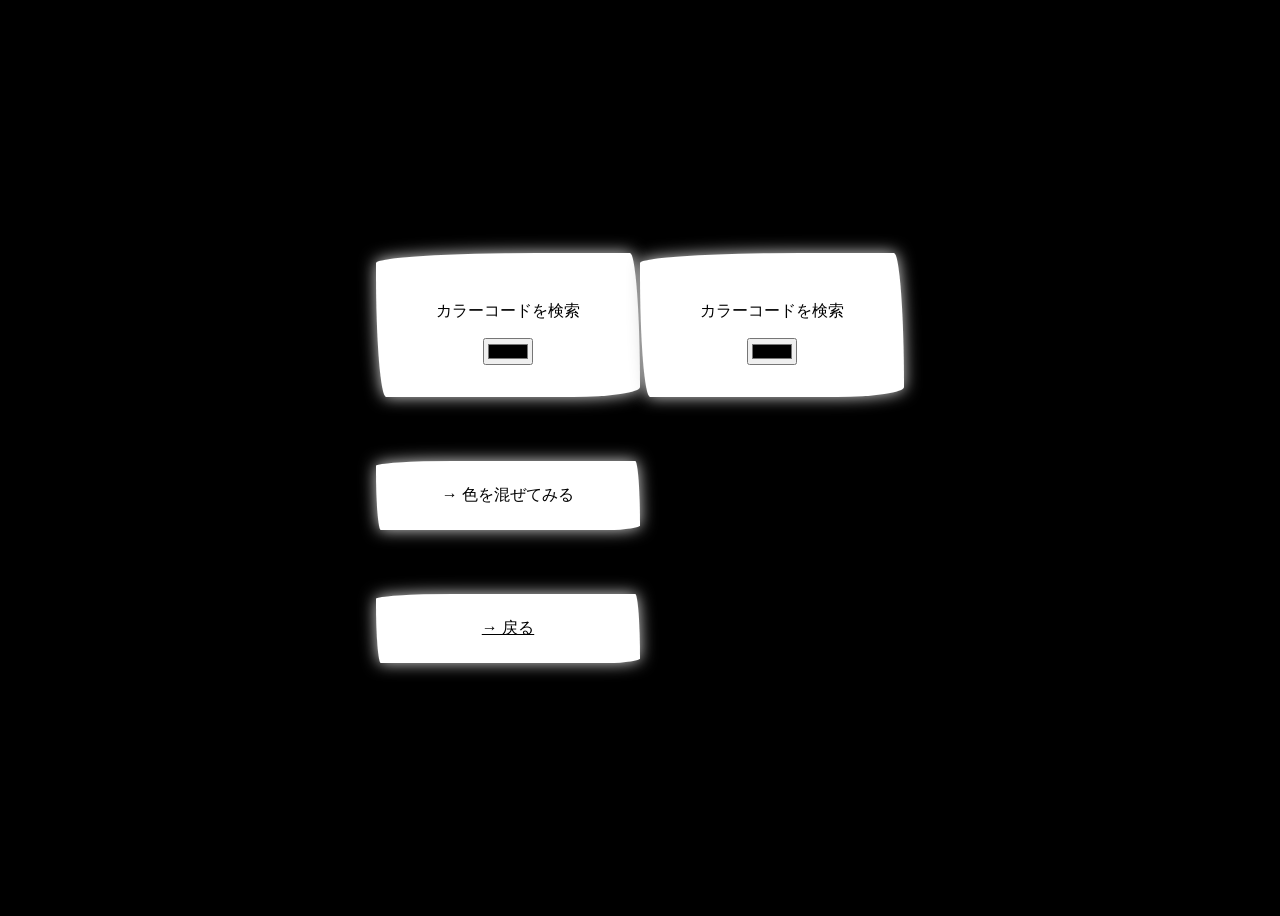
==== mix-color/index.html @ 32a652f2 "feat: create mix-color-page" ====
<!DOCTYPE html>
<html lang="ja">


<head>
  <meta charset="UTF-8">
  <meta name="viewport" content="width=device-width, initial-scale=1.0">
  <title>Color Picker | カラーピッカー</title>
  <link rel="stylesheet" href="../assets/css/style.css">
</head>


<body>
  <header>

  </header>


  <main>
    <div class="main-container">
      <div class="serch-box">
      <div class="colorPicker">
        <p id="colorText">カラーコードを検索</p>
        <input id="colorPicker" type="color">
      </div>
      <div class="colorPicker">
        <p id="colorText">カラーコードを検索</p>
        <input id="colorPicker" type="color">
      </div>
    </div>
      <div class="btn">
        <p id="mixColor" class="btn-txt">→ 色を混ぜてみる</p>
      </div>
      <div class="btn">
        <a href="../index.html"><p class="btn-txt">→ 戻る</p></a>
      </div>
    </div>
  </main>


  <footer>

  </footer>

  <script src="./assets/js/main.js" defer></script>
</body>


</html>
---- assets/css/style.css ----
body {
  text-align: center;
  font-family: sans-serif;
  display: grid;
  place-items: center; /* gridの時に縦横を一気に指定する */
  height: 100vh;
  background: #000;
}

div.serch-box {
  display: flex;
}

div.colorPicker, div.btn {
  background: #fff;
  padding: 2em;
  border-radius: 240px 15px 100px 15px / 15px 200px 15px 185px;
  width: 12.5em;
  box-shadow: 0 0 1rem #ddd;
}

div.btn {
  margin-top: 4em;
  padding: .5em 2em;
  &
  a {
    color: black;
  }
}
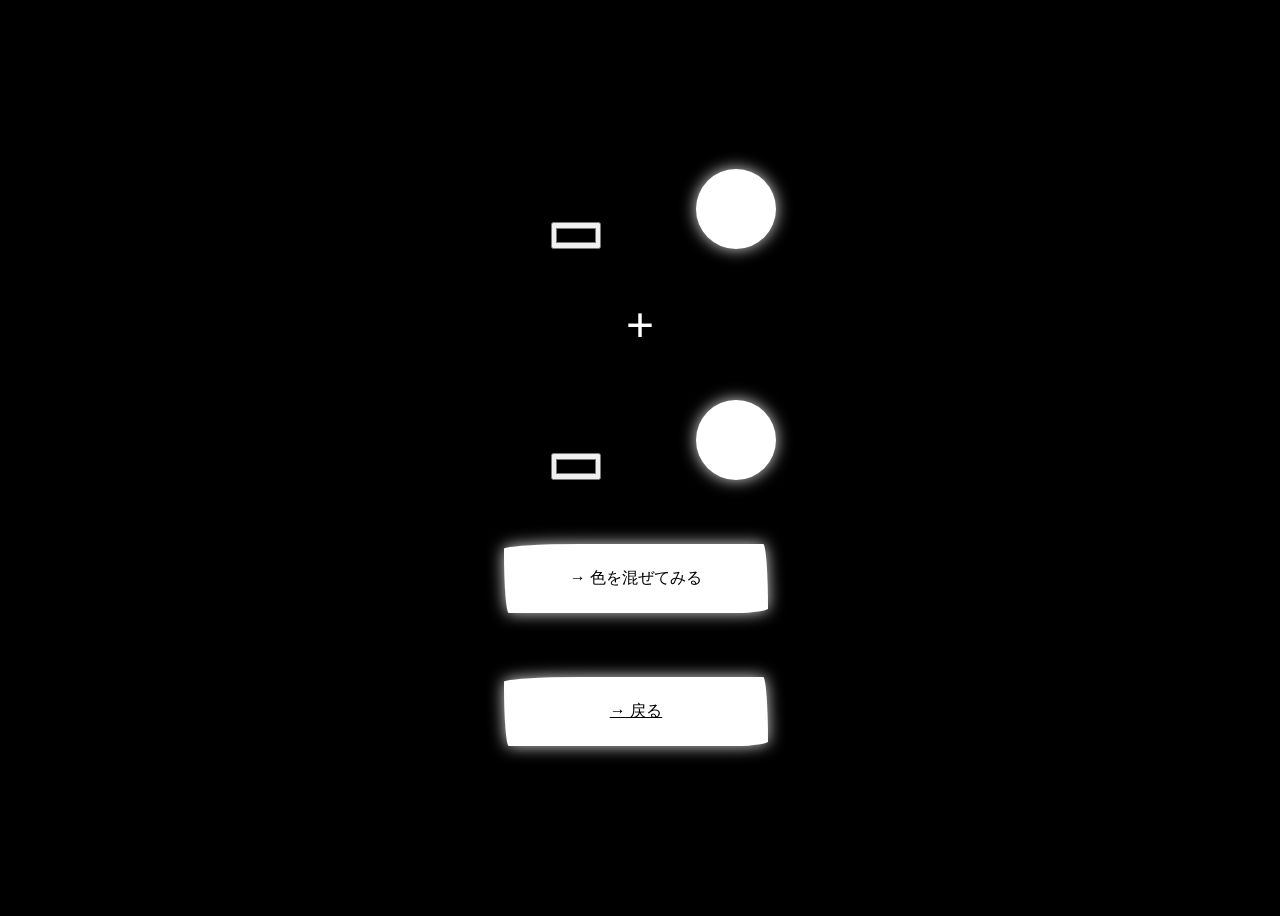
==== commit 420c436f: "feat: mix-color-code" ====
--- a/mix-color/index.html
+++ b/mix-color/index.html
@@ -19,20 +19,34 @@
   <main>
     <div class="main-container">
       <div class="serch-box">
-      <div class="colorPicker">
-        <p id="colorText">カラーコードを検索</p>
-        <input id="colorPicker" type="color">
+        <div class="first-color color-box">
+          <div class="color-picker-box">
+            <p class="color-text">カラーコードを検索</p>
+            <input class="color-picker" type="color">
+          </div>
+
+          <div class="circle"></div>
+        </div>
+
+        <p class="plus">+</p>
+
+        <div class="second-color color-box">
+          <div class="color-picker-box">
+            <p class="color-text">カラーコードを検索</p>
+            <input class="color-picker" type="color">
+          </div>
+
+          <div class="circle"></div>
+        </div>
       </div>
-      <div class="colorPicker">
-        <p id="colorText">カラーコードを検索</p>
-        <input id="colorPicker" type="color">
-      </div>
-    </div>
+
       <div class="btn">
-        <p id="mixColor" class="btn-txt">→ 色を混ぜてみる</p>
+        <p id="mixColorBg" class="btn-txt">→ 色を混ぜてみる</p>
       </div>
       <div class="btn">
-        <a href="../index.html"><p class="btn-txt">→ 戻る</p></a>
+        <a href="../index.html">
+          <p class="btn-txt">→ 戻る</p>
+        </a>
       </div>
     </div>
   </main>
@@ -42,7 +56,7 @@
 
   </footer>
 
-  <script src="./assets/js/main.js" defer></script>
+  <script src="../assets/js/mix.js" defer></script>
 </body>
 
 
--- a/assets/css/style.css
+++ b/assets/css/style.css
@@ -7,9 +7,9 @@
   background: #000;
 }
 
-div.serch-box {
+/* div.serch-box {
   display: flex;
-}
+} */
 
 div.colorPicker, div.btn {
   background: #fff;
@@ -26,4 +26,26 @@
   a {
     color: black;
   }
+}
+
+
+/* /mix-color/index.html */
+p.plus {
+  /* scale: 3; */
+  font-size: 3em;
+  color: #fff;
+}
+
+div.color-box {
+  display: flex;
+  align-items: center;
+  gap: 3em;
+}
+
+div.circle {
+  width: 5em;
+  height: 5em;
+  border-radius: 50%;
+  background: #fff;
+  box-shadow: 0 0 1rem #ddd;
 }
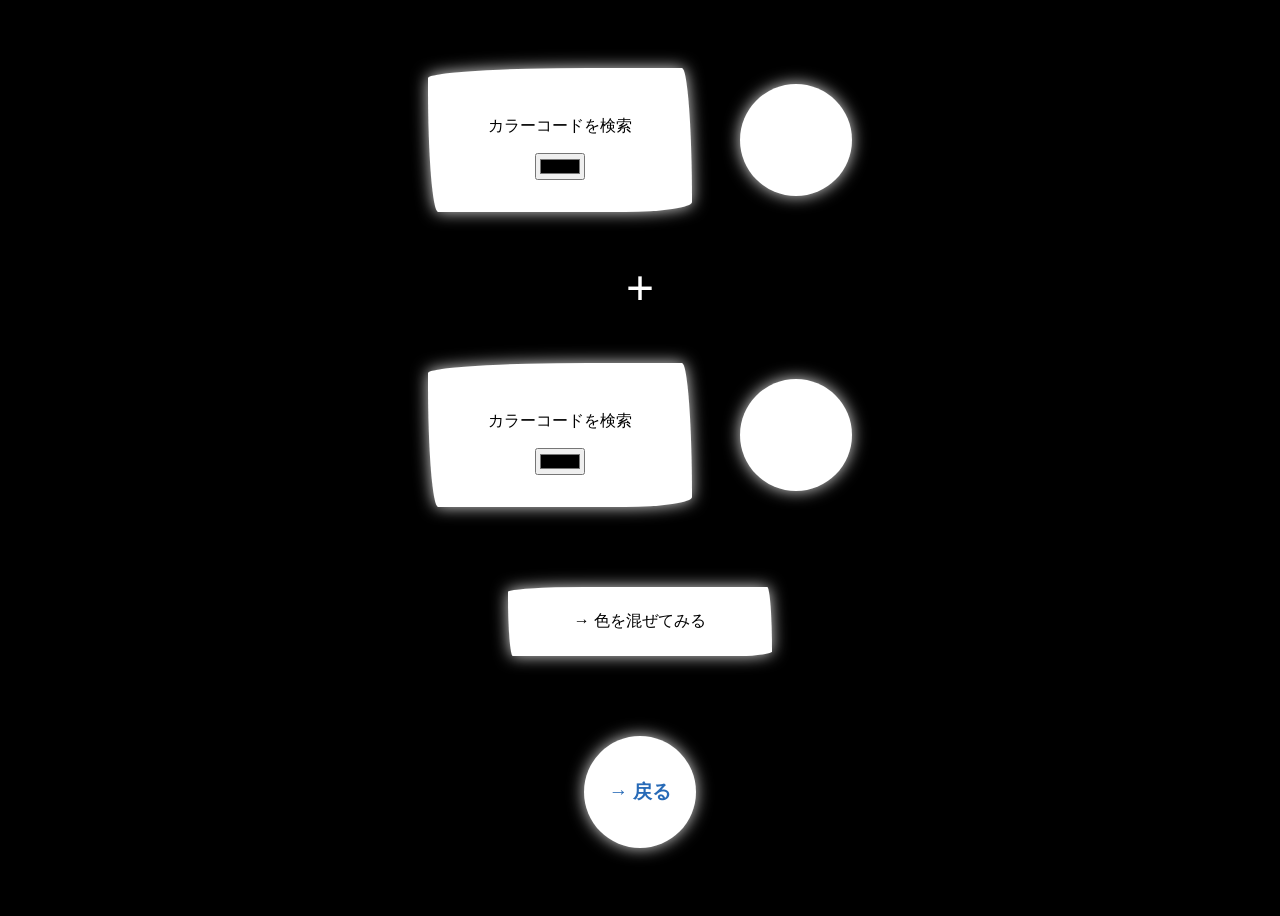
==== commit f334b994: "feat: add hover function and change shape" ====
--- a/mix-color/index.html
+++ b/mix-color/index.html
@@ -40,10 +40,11 @@
         </div>
       </div>
 
-      <div class="btn">
+      <div class="mix-btn">
         <p id="mixColorBg" class="btn-txt">→ 色を混ぜてみる</p>
+        <button id="copyButton" class="copy-btn">カラーコードをコピーする</button>
       </div>
-      <div class="btn">
+      <div class="back-btn">
         <a href="../index.html">
           <p class="btn-txt">→ 戻る</p>
         </a>
--- a/assets/css/style.css
+++ b/assets/css/style.css
@@ -7,11 +7,9 @@
   background: #000;
 }
 
-/* div.serch-box {
-  display: flex;
-} */
 
-div.colorPicker, div.btn {
+
+div.colorPicker, div.mix-btn, .color-picker-box {
   background: #fff;
   padding: 2em;
   border-radius: 240px 15px 100px 15px / 15px 200px 15px 185px;
@@ -19,7 +17,7 @@
   box-shadow: 0 0 1rem #ddd;
 }
 
-div.btn {
+div.mix-btn {
   margin-top: 4em;
   padding: .5em 2em;
   &
@@ -28,6 +26,23 @@
   }
 }
 
+div.mix-btn {
+  margin: 5em auto;
+  transition: transform .3s ease;
+}
+
+div.mix-btn:hover {
+  transform: scale(1.05) rotate(.5deg);
+}
+
+div > button.copy-btn {
+  display: none;
+}
+
+div.mix-btn > a {
+  text-underline-offset: .5em;
+  text-decoration-thickness: .03em;
+}
 
 /* /mix-color/index.html */
 p.plus {
@@ -42,10 +57,30 @@
   gap: 3em;
 }
 
-div.circle {
-  width: 5em;
-  height: 5em;
+div.circle, div.back-btn {
+  width: 7em;
+  height: 7em;
   border-radius: 50%;
   background: #fff;
   box-shadow: 0 0 1rem #ddd;
+}
+
+div.back-btn {
+  margin: 5em auto 0;
+  display: flex;
+  justify-content: center;
+  align-items: center;
+  transition: transform .3s ease;
+  &
+  a {
+    text-decoration: none;
+    color: #276ab7;
+    font-weight: 700;
+    font-size: 1.2em;
+    
+  }
+}
+
+div.back-btn:hover {
+  transform: scale(1.1) rotate(.9deg);
 }
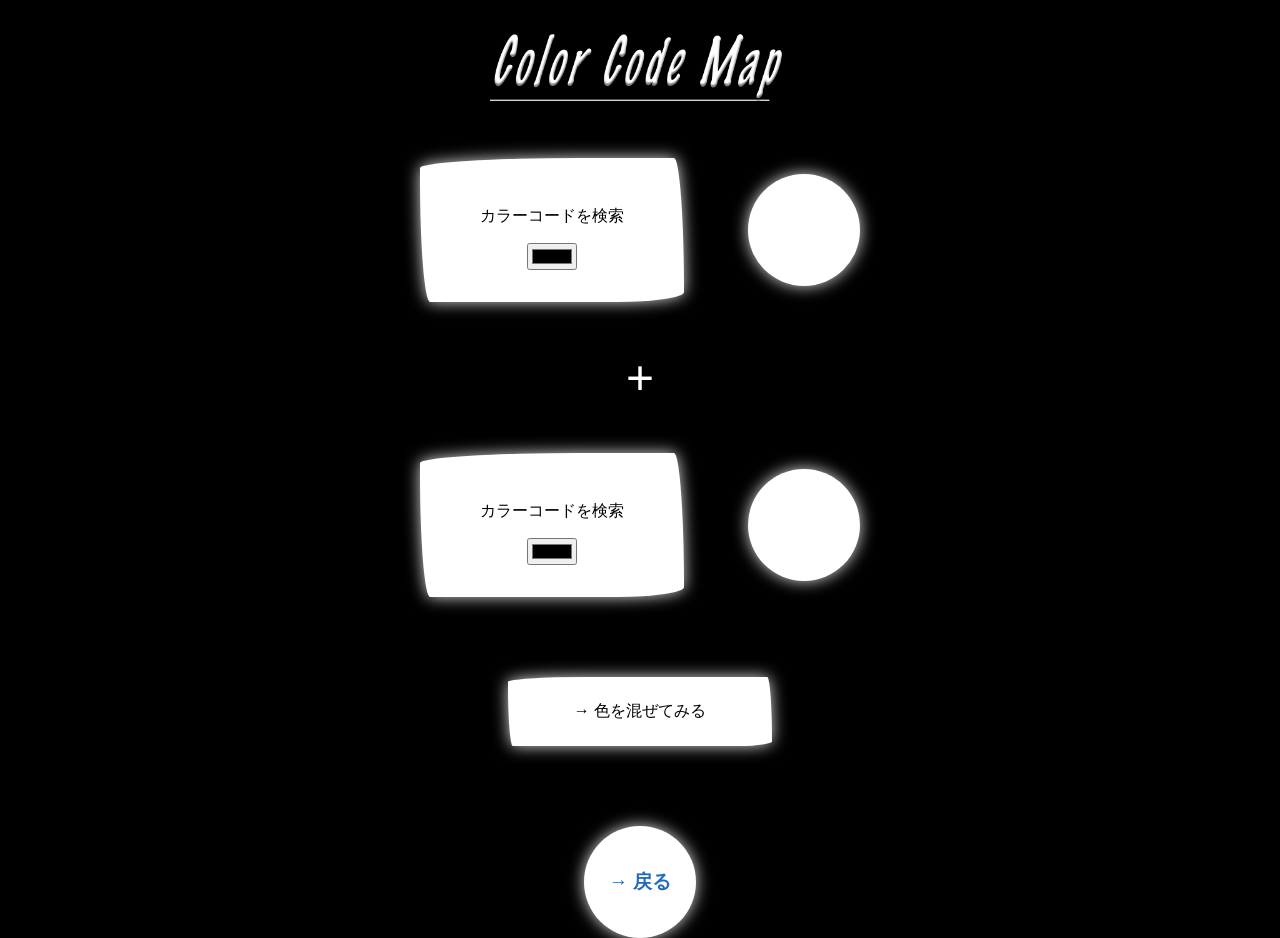
==== commit 127fbd94: "feat: add heaader setting" ====
--- a/mix-color/index.html
+++ b/mix-color/index.html
@@ -12,7 +12,7 @@
 
 <body>
   <header>
-
+    <img src="../assets/images/parts/header.png" alt="header-image">
   </header>
 
 
--- a/assets/css/style.css
+++ b/assets/css/style.css
@@ -5,6 +5,16 @@
   place-items: center; /* gridの時に縦横を一気に指定する */
   height: 100vh;
   background: #000;
+}
+
+header {
+  width: 100%;
+  height: 150px;
+  &
+  img {
+    width: 300px;
+    height: 120px;
+  }
 }
 
 
@@ -54,7 +64,7 @@
 div.color-box {
   display: flex;
   align-items: center;
-  gap: 3em;
+  gap: 4em;
 }
 
 div.circle, div.back-btn {
